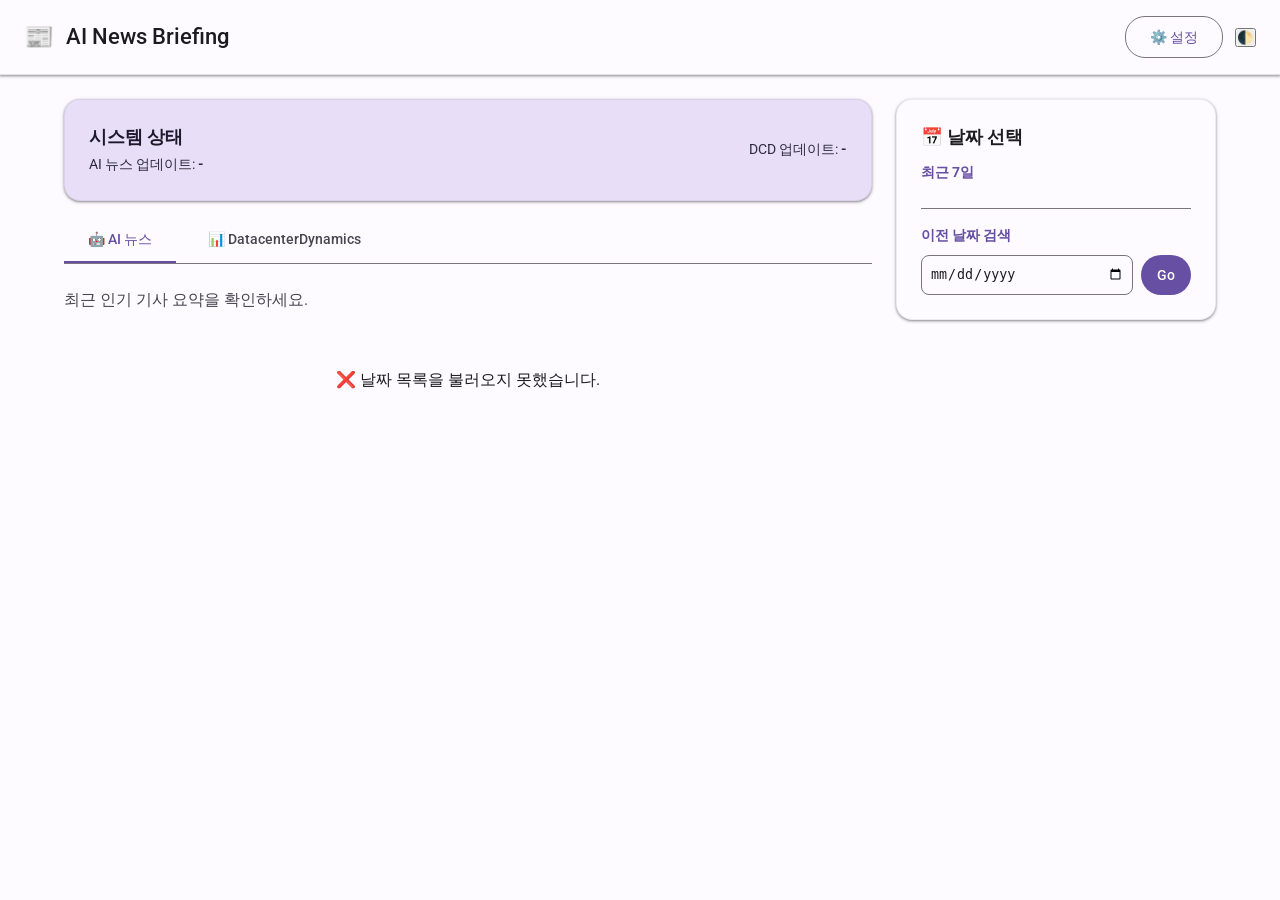
==== static/index.html @ 8eb1a5eb "feat(ui): refactor frontend to modern Material Design 3 and SPA architecture" ====
<!DOCTYPE html>
<html lang="ko">
<head>
    <meta charset="UTF-8">
    <meta name="viewport" content="width=device-width, initial-scale=1.0">
    <meta name="description" content="AI & 데이터센터 뉴스 요약 서비스 - 최신 기술 트렌드를 빠르게 확인하세요.">
    <title>AI News Briefing</title>
    <!-- Fonts -->
    <link rel="preconnect" href="https://fonts.googleapis.com">
    <link rel="preconnect" href="https://fonts.gstatic.com" crossorigin>
    <link href="https://fonts.googleapis.com/css2?family=Roboto:wght@400;500;700&display=swap" rel="stylesheet">
    <!-- Custom CSS -->
    <link rel="stylesheet" href="/static/css/style.css">
</head>
<body>
    <nav class="app-bar">
        <div class="logo-area">
            <span class="logo-icon">📰</span>
            <h1 class="app-title">AI News Briefing</h1>
        </div>
        <div class="actions">
            <a href="/admin/login" class="btn btn-outlined" style="margin-right: 8px;">⚙️ 설정</a>
            <button id="themeToggle" class="theme-toggle" aria-label="테마 변경">
                🌓
            </button>
        </div>
    </nav>

    <div class="main-container">
        <!-- Main Content Area -->
        <main>
            <!-- Status Section -->
            <section class="card status-card">
                <div style="display: flex; justify-content: space-between; align-items: center; flex-wrap: wrap; gap: 10px;">
                    <div>
                        <h2 style="font-size: 1.1rem; margin-bottom: 4px;">시스템 상태</h2>
                        <div style="font-size: 0.9rem; opacity: 0.9;">
                            AI 뉴스 업데이트: <strong id="status-ai-run">-</strong>
                        </div>
                    </div>
                    <div>
                        <div style="font-size: 0.9rem; opacity: 0.9;">
                            DCD 업데이트: <strong id="status-dc-run">-</strong>
                        </div>
                    </div>
                </div>
            </section>

            <!-- Content Tabs -->
            <div class="tabs">
                <button class="tab active" data-category="ai_news">🤖 AI 뉴스</button>
                <button class="tab" data-category="datacenterdynamics">📊 DatacenterDynamics</button>
            </div>

            <div id="tabInfo" class="mb-4" style="color: var(--md-sys-color-on-surface-variant);">
                최근 인기 기사 요약을 확인하세요.
            </div>

            <!-- Articles Container -->
            <div id="summaryContent">
                <div class="text-center" style="padding: 40px;">
                    <div class="spinner"></div> <!-- Add spinner CSS later if needed -->
                    <p>데이터를 불러오는 중입니다...</p>
                </div>
            </div>
        </main>

        <!-- Sidebar (Date Selection) -->
        <aside class="sidebar">
            <div class="card">
                <h3 style="font-size: 1.1rem; margin-bottom: 12px; color: var(--md-sys-color-on-surface);">📅 날짜 선택</h3>
                
                <h4 style="font-size: 0.9rem; color: var(--md-sys-color-primary); margin-top: 10px;">최근 7일</h4>
                <div id="recentButtons" class="date-grid">
                    <!-- Chips will be injected here -->
                </div>

                <div style="margin-top: 24px; padding-top: 16px; border-top: 1px solid var(--md-sys-color-outline);">
                    <h4 style="font-size: 0.9rem; color: var(--md-sys-color-primary); margin-bottom: 8px;">이전 날짜 검색</h4>
                    <div style="display: flex; gap: 8px;">
                        <input type="date" id="datePicker" style="padding: 8px; border-radius: 8px; border: 1px solid var(--md-sys-color-outline); background: var(--md-sys-color-surface); color: var(--md-sys-color-on-surface); flex-grow: 1;">
                        <button id="searchDateBtn" class="btn btn-primary" style="padding: 8px 16px;">Go</button>
                    </div>
                </div>
            </div>
        </aside>
    </div>

    <script src="/static/js/app.js"></script>
</body>
</html>
---- static/css/style.css ----
:root {
    /* Material Design 3 Color Tokens - Light Theme (Default) */
    --md-sys-color-primary: #6750A4;
    --md-sys-color-on-primary: #FFFFFF;
    --md-sys-color-primary-container: #EADDFF;
    --md-sys-color-on-primary-container: #21005D;
    
    --md-sys-color-secondary: #625B71;
    --md-sys-color-on-secondary: #FFFFFF;
    --md-sys-color-secondary-container: #E8DEF8;
    --md-sys-color-on-secondary-container: #1D192B;
    
    --md-sys-color-tertiary: #7D5260;
    --md-sys-color-on-tertiary: #FFFFFF;
    --md-sys-color-tertiary-container: #FFD8E4;
    --md-sys-color-on-tertiary-container: #31111D;
    
    --md-sys-color-error: #B3261E;
    --md-sys-color-on-error: #FFFFFF;
    --md-sys-color-error-container: #F9DEDC;
    --md-sys-color-on-error-container: #410E0B;
    
    --md-sys-color-background: #FDFBFF;
    --md-sys-color-on-background: #1C1B1F;
    --md-sys-color-surface: #FDFBFF;
    --md-sys-color-on-surface: #1C1B1F;
    
    --md-sys-color-surface-variant: #E7E0EC;
    --md-sys-color-on-surface-variant: #49454F;
    --md-sys-color-outline: #79747E;
    
    /* Elevations */
    --md-sys-elevation-1: 0px 1px 3px 1px rgba(0, 0, 0, 0.15), 0px 1px 2px 0px rgba(0, 0, 0, 0.3);
    --md-sys-elevation-2: 0px 2px 6px 2px rgba(0, 0, 0, 0.15), 0px 1px 2px 0px rgba(0, 0, 0, 0.3);
    --md-sys-elevation-3: 0px 4px 8px 3px rgba(0, 0, 0, 0.15), 0px 1px 3px 0px rgba(0, 0, 0, 0.3);

    /* Typography */
    --md-sys-typescale-display-large: 400 57px/64px 'Roboto', sans-serif;
    --md-sys-typescale-headline-large: 400 32px/40px 'Roboto', sans-serif;
    --md-sys-typescale-headline-medium: 400 28px/36px 'Roboto', sans-serif;
    --md-sys-typescale-title-large: 400 22px/28px 'Roboto', sans-serif;
    --md-sys-typescale-body-large: 400 16px/24px 'Roboto', sans-serif;
    --md-sys-typescale-body-medium: 400 14px/20px 'Roboto', sans-serif;
    --md-sys-typescale-label-large: 500 14px/20px 'Roboto', sans-serif;

    /* Spacing & Layout */
    --layout-max-width: 1200px;
    --border-radius-lg: 16px;
    --border-radius-md: 12px;
    --border-radius-sm: 8px;
}

/* Dark Theme */
@media (prefers-color-scheme: dark) {
    :root {
        --md-sys-color-primary: #D0BCFF;
        --md-sys-color-on-primary: #381E72;
        --md-sys-color-primary-container: #4F378B;
        --md-sys-color-on-primary-container: #EADDFF;
        
        --md-sys-color-secondary: #CCC2DC;
        --md-sys-color-on-secondary: #332D41;
        --md-sys-color-secondary-container: #4A4458;
        --md-sys-color-on-secondary-container: #E8DEF8;
        
        --md-sys-color-tertiary: #EFB8C8;
        --md-sys-color-on-tertiary: #492532;
        --md-sys-color-tertiary-container: #633B48;
        --md-sys-color-on-tertiary-container: #FFD8E4;
        
        --md-sys-color-error: #F2B8B5;
        --md-sys-color-on-error: #601410;
        --md-sys-color-error-container: #8C1D18;
        --md-sys-color-on-error-container: #F9DEDC;
        
        --md-sys-color-background: #1C1B1F;
        --md-sys-color-on-background: #E6E1E5;
        --md-sys-color-surface: #1C1B1F;
        --md-sys-color-on-surface: #E6E1E5;
        
        --md-sys-color-surface-variant: #49454F;
        --md-sys-color-on-surface-variant: #CAC4D0;
        --md-sys-color-outline: #938F99;
    }
}

[data-theme="dark"] {
    --md-sys-color-primary: #D0BCFF;
    --md-sys-color-on-primary: #381E72;
    --md-sys-color-primary-container: #4F378B;
    --md-sys-color-on-primary-container: #EADDFF;
    
    --md-sys-color-secondary: #CCC2DC;
    --md-sys-color-on-secondary: #332D41;
    --md-sys-color-secondary-container: #4A4458;
    --md-sys-color-on-secondary-container: #E8DEF8;
    
    --md-sys-color-background: #1C1B1F;
    --md-sys-color-on-background: #E6E1E5;
    --md-sys-color-surface: #1C1B1F;
    --md-sys-color-on-surface: #E6E1E5;
    
    --md-sys-color-surface-variant: #49454F;
    --md-sys-color-on-surface-variant: #CAC4D0;
    --md-sys-color-outline: #938F99;
}

[data-theme="light"] {
    --md-sys-color-primary: #6750A4;
    --md-sys-color-on-primary: #FFFFFF;
    --md-sys-color-background: #FDFBFF;
    --md-sys-color-on-background: #1C1B1F;
    --md-sys-color-surface: #FDFBFF;
    --md-sys-color-on-surface: #1C1B1F;
}

/* Reset & Base */
* {
    box-sizing: border-box;
    margin: 0;
    padding: 0;
}

body {
    font-family: 'Roboto', sans-serif;
    background-color: var(--md-sys-color-background);
    color: var(--md-sys-color-on-background);
    line-height: 1.5;
    transition: background-color 0.3s ease, color 0.3s ease;
}

/* Layout */
.app-bar {
    background-color: var(--md-sys-color-surface);
    color: var(--md-sys-color-on-surface);
    padding: 16px 24px;
    display: flex;
    align-items: center;
    justify-content: space-between;
    position: sticky;
    top: 0;
    z-index: 1000;
    box-shadow: var(--md-sys-elevation-1);
    border-bottom: 1px solid var(--md-sys-color-surface-variant);
}

.logo-area {
    display: flex;
    align-items: center;
    gap: 12px;
}

.logo-icon {
    font-size: 24px;
}

.app-title {
    font: var(--md-sys-typescale-title-large);
    font-weight: 500;
}

.main-container {
    max-width: var(--layout-max-width);
    margin: 0 auto;
    padding: 24px;
    display: grid;
    grid-template-columns: 1fr 320px;
    gap: 24px;
}

/* Components: Cards */
.card {
    background-color: var(--md-sys-color-surface);
    border-radius: var(--border-radius-lg);
    padding: 24px;
    margin-bottom: 16px;
    box-shadow: var(--md-sys-elevation-1);
    border: 1px solid var(--md-sys-color-outline);
    border-color: rgba(121, 116, 126, 0.12); /* Subtle border */
}

.card-title {
    font: var(--md-sys-typescale-title-large);
    color: var(--md-sys-color-on-surface);
    margin-bottom: 16px;
    display: flex;
    align-items: center;
    gap: 8px;
}

.highlight-card {
    border: 2px solid var(--md-sys-color-primary-container);
    background: linear-gradient(to bottom right, var(--md-sys-color-surface), rgba(103, 80, 164, 0.03));
}

.status-card {
    background-color: var(--md-sys-color-secondary-container);
    color: var(--md-sys-color-on-secondary-container);
}

/* Components: Tabs */
.tabs {
    display: flex;
    gap: 8px;
    margin-bottom: 24px;
    border-bottom: 1px solid var(--md-sys-color-outline);
    padding-bottom: 0;
}

.tab {
    padding: 12px 24px;
    background: none;
    border: none;
    border-bottom: 2px solid transparent;
    color: var(--md-sys-color-on-surface-variant);
    font: var(--md-sys-typescale-label-large);
    cursor: pointer;
    transition: all 0.2s;
}

.tab:hover {
    background-color: var(--md-sys-color-surface-variant);
}

.tab.active {
    color: var(--md-sys-color-primary);
    border-bottom-color: var(--md-sys-color-primary);
}

/* Buttons */
.btn {
    padding: 10px 24px;
    border-radius: 20px;
    border: none;
    font: var(--md-sys-typescale-label-large);
    cursor: pointer;
    transition: all 0.2s;
    display: inline-flex;
    align-items: center;
    gap: 8px;
    text-decoration: none;
    justify-content: center;
    min-height: 40px;
}

.btn-primary {
    background-color: var(--md-sys-color-primary);
    color: var(--md-sys-color-on-primary);
}

.btn-primary:hover {
    box-shadow: var(--md-sys-elevation-1);
    background-color: color-mix(in srgb, var(--md-sys-color-primary), white 10%);
}

.btn-secondary {
    background-color: var(--md-sys-color-secondary-container);
    color: var(--md-sys-color-on-secondary-container);
}

.btn-secondary:hover {
    box-shadow: var(--md-sys-elevation-1);
    background-color: color-mix(in srgb, var(--md-sys-color-secondary-container), black 5%);
}

.btn-outlined {
    background-color: transparent;
    border: 1px solid var(--md-sys-color-outline);
    color: var(--md-sys-color-primary);
}

.btn-outlined:hover {
    background-color: var(--md-sys-color-surface-variant);
}

.btn-text {
    background-color: transparent;
    color: var(--md-sys-color-primary);
    padding: 4px 12px;
}

.btn-text:hover {
    background-color: var(--md-sys-color-surface-variant);
}

/* Form Elements */
.form-group {
    margin-bottom: 20px;
    display: flex;
    flex-direction: column;
}

.form-label {
    margin-bottom: 8px;
    color: var(--md-sys-color-on-surface);
    font: var(--md-sys-typescale-label-large);
}

.text-field, .select-field {
    width: 100%;
    box-sizing: border-box;
    padding: 12px 16px;
    background-color: var(--md-sys-color-surface);
    border: 1px solid var(--md-sys-color-outline);
    border-radius: 4px;
    color: var(--md-sys-color-on-surface);
    font: var(--md-sys-typescale-body-large);
    transition: all 0.2s;
    appearance: none;
}

.text-field:focus, .select-field:focus {
    outline: none;
    border-color: var(--md-sys-color-primary);
    border-width: 2px;
    padding: 11px 15px;
}

.text-field-area {
    min-height: 120px;
    font-family: monospace;
    line-height: 1.4;
}

/* Settings Layout */
.settings-layout {
    display: grid;
    grid-template-columns: repeat(auto-fit, minmax(350px, 1fr));
    gap: 24px;
}

.settings-col {
    display: flex;
    flex-direction: column;
}

/* Env Grid */
.env-grid {
    display: flex;
    flex-direction: column;
    gap: 12px;
}

.env-item {
    background-color: var(--md-sys-color-surface);
    border: 1px solid var(--md-sys-color-surface-variant);
    border-radius: 8px;
    padding: 12px 16px;
    display: flex;
    flex-direction: column;
    gap: 4px;
    transition: background-color 0.2s;
}

.env-item:hover {
    background-color: rgba(0,0,0,0.01);
}

.env-label-row {
    display: flex;
    align-items: center;
    gap: 8px;
}

.env-label-text {
    font: var(--md-sys-typescale-label-large);
    color: var(--md-sys-color-secondary);
}

.env-value {
    font-family: 'Roboto Mono', monospace;
    color: var(--md-sys-color-on-surface);
    font-size: 0.95rem;
    word-break: break-all;
    margin-left: 16px;
}

.status-indicator {
    width: 8px;
    height: 8px;
    border-radius: 50%;
    flex-shrink: 0;
}
.status-ok { background-color: #27ae60; }
.status-error { background-color: var(--md-sys-color-error); }

/* Select Wrapper for Arrow */
.select-wrapper {
    position: relative;
    width: 100%;
}
.select-wrapper::after {
    content: "▼";
    font-size: 0.8rem;
    position: absolute;
    right: 16px;
    top: 50%;
    transform: translateY(-50%);
    pointer-events: none;
    color: var(--md-sys-color-outline);
}

/* Toast */
.toast {
    position: fixed;
    bottom: 24px;
    left: 50%;
    transform: translateX(-50%);
    background-color: var(--md-sys-color-on-surface);
    color: var(--md-sys-color-surface);
    padding: 14px 28px;
    border-radius: 28px;
    box-shadow: var(--md-sys-elevation-3);
    font: var(--md-sys-typescale-body-medium);
    opacity: 0;
    transition: opacity 0.3s, transform 0.3s;
    pointer-events: none;
    z-index: 2000;
}
.toast.show {
    opacity: 0.95;
    transform: translateX(-50%) translateY(0);
}

/* Utils */
.hidden { display: none !important; }
.text-center { text-align: center; }
.mb-4 { margin-bottom: 16px; }

/* Responsive */
@media (max-width: 900px) {
    .settings-layout {
        grid-template-columns: 1fr;
    }
    .main-container {
        grid-template-columns: 1fr;
    }
    .sidebar {
        position: static;
        order: -1;
    }
}
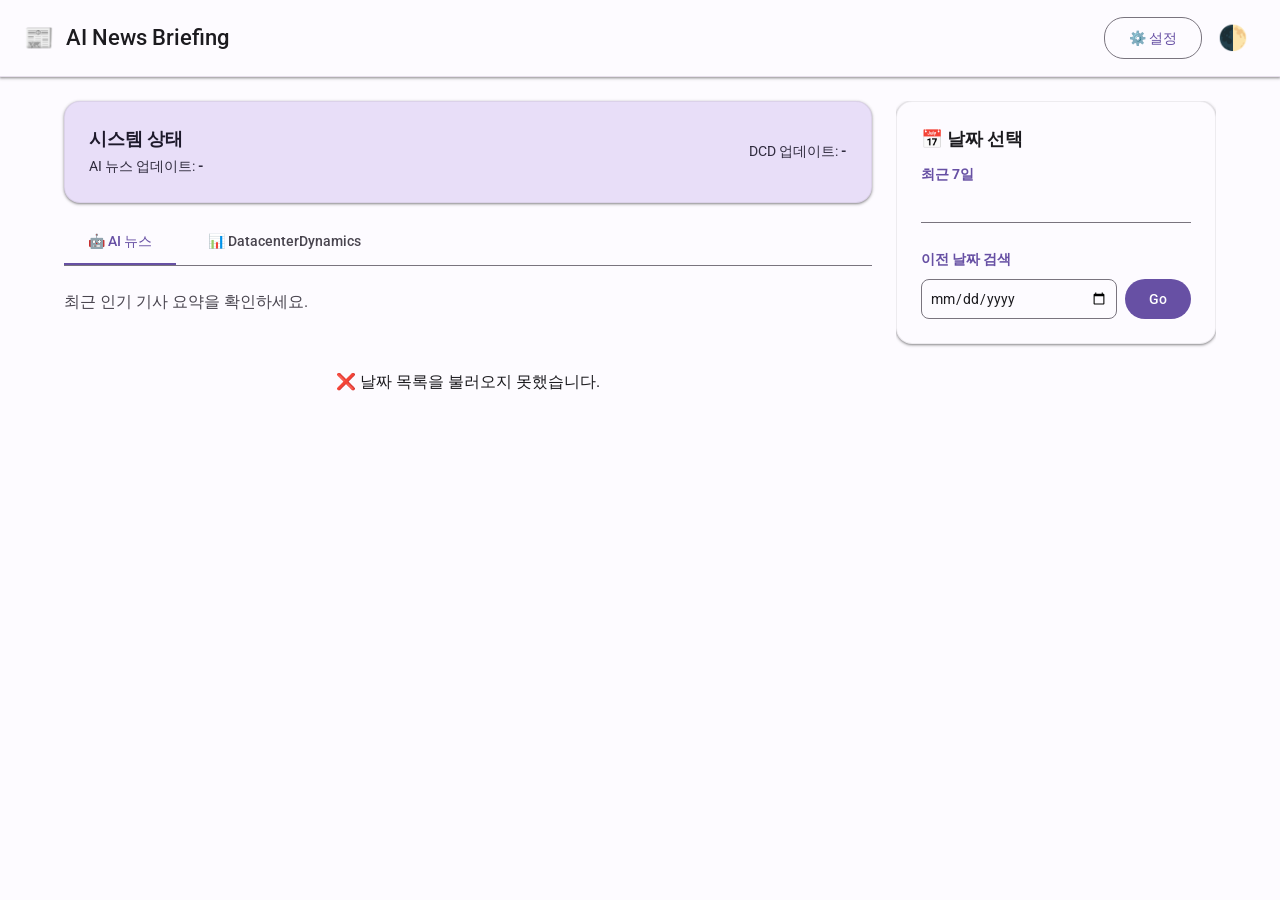
==== commit fad2b4fc: "Update frontend static files (CSS and HTML)" ====
--- a/static/index.html
+++ b/static/index.html
@@ -10,7 +10,7 @@
     <link rel="preconnect" href="https://fonts.gstatic.com" crossorigin>
     <link href="https://fonts.googleapis.com/css2?family=Roboto:wght@400;500;700&display=swap" rel="stylesheet">
     <!-- Custom CSS -->
-    <link rel="stylesheet" href="/static/css/style.css">
+    <link rel="stylesheet" href="/static/css/style.css?v=2">
 </head>
 <body>
     <nav class="app-bar">
@@ -19,7 +19,7 @@
             <h1 class="app-title">AI News Briefing</h1>
         </div>
         <div class="actions">
-            <a href="/admin/login" class="btn btn-outlined" style="margin-right: 8px;">⚙️ 설정</a>
+            <a href="/admin/login" class="btn btn-outlined">⚙️ 설정</a>
             <button id="themeToggle" class="theme-toggle" aria-label="테마 변경">
                 🌓
             </button>
@@ -31,15 +31,15 @@
         <main>
             <!-- Status Section -->
             <section class="card status-card">
-                <div style="display: flex; justify-content: space-between; align-items: center; flex-wrap: wrap; gap: 10px;">
+                <div class="status-info">
                     <div>
-                        <h2 style="font-size: 1.1rem; margin-bottom: 4px;">시스템 상태</h2>
-                        <div style="font-size: 0.9rem; opacity: 0.9;">
+                        <h2 class="status-title">시스템 상태</h2>
+                        <div class="status-text">
                             AI 뉴스 업데이트: <strong id="status-ai-run">-</strong>
                         </div>
                     </div>
                     <div>
-                        <div style="font-size: 0.9rem; opacity: 0.9;">
+                        <div class="status-text">
                             DCD 업데이트: <strong id="status-dc-run">-</strong>
                         </div>
                     </div>
@@ -52,14 +52,14 @@
                 <button class="tab" data-category="datacenterdynamics">📊 DatacenterDynamics</button>
             </div>
 
-            <div id="tabInfo" class="mb-4" style="color: var(--md-sys-color-on-surface-variant);">
+            <div id="tabInfo" class="tab-info mb-4">
                 최근 인기 기사 요약을 확인하세요.
             </div>
 
             <!-- Articles Container -->
             <div id="summaryContent">
-                <div class="text-center" style="padding: 40px;">
-                    <div class="spinner"></div> <!-- Add spinner CSS later if needed -->
+                <div class="loading-state">
+                    <div class="spinner"></div>
                     <p>데이터를 불러오는 중입니다...</p>
                 </div>
             </div>
@@ -68,24 +68,24 @@
         <!-- Sidebar (Date Selection) -->
         <aside class="sidebar">
             <div class="card">
-                <h3 style="font-size: 1.1rem; margin-bottom: 12px; color: var(--md-sys-color-on-surface);">📅 날짜 선택</h3>
+                <h3 class="sidebar-title">📅 날짜 선택</h3>
                 
-                <h4 style="font-size: 0.9rem; color: var(--md-sys-color-primary); margin-top: 10px;">최근 7일</h4>
+                <h4 class="sidebar-section-title">최근 7일</h4>
                 <div id="recentButtons" class="date-grid">
                     <!-- Chips will be injected here -->
                 </div>
 
-                <div style="margin-top: 24px; padding-top: 16px; border-top: 1px solid var(--md-sys-color-outline);">
-                    <h4 style="font-size: 0.9rem; color: var(--md-sys-color-primary); margin-bottom: 8px;">이전 날짜 검색</h4>
-                    <div style="display: flex; gap: 8px;">
-                        <input type="date" id="datePicker" style="padding: 8px; border-radius: 8px; border: 1px solid var(--md-sys-color-outline); background: var(--md-sys-color-surface); color: var(--md-sys-color-on-surface); flex-grow: 1;">
-                        <button id="searchDateBtn" class="btn btn-primary" style="padding: 8px 16px;">Go</button>
+                <div class="sidebar-divider">
+                    <h4 class="sidebar-section-title" style="margin-bottom: 8px;">이전 날짜 검색</h4>
+                    <div class="date-search">
+                        <input type="date" id="datePicker" class="date-input">
+                        <button id="searchDateBtn" class="btn btn-primary">Go</button>
                     </div>
                 </div>
             </div>
         </aside>
     </div>
 
-    <script src="/static/js/app.js"></script>
+    <script src="/static/js/app.js?v=2"></script>
 </body>
 </html>
--- a/static/css/style.css
+++ b/static/css/style.css
@@ -159,6 +159,31 @@
     font-weight: 500;
 }
 
+.actions {
+    display: flex;
+    align-items: center;
+    gap: 8px;
+}
+
+.theme-toggle {
+    background: none;
+    border: none;
+    font-size: 1.5rem;
+    cursor: pointer;
+    padding: 8px;
+    border-radius: 50%;
+    transition: background-color 0.2s;
+    display: flex;
+    align-items: center;
+    justify-content: center;
+    min-width: 40px;
+    min-height: 40px;
+}
+
+.theme-toggle:hover {
+    background-color: var(--md-sys-color-surface-variant);
+}
+
 .main-container {
     max-width: var(--layout-max-width);
     margin: 0 auto;
@@ -166,6 +191,24 @@
     display: grid;
     grid-template-columns: 1fr 320px;
     gap: 24px;
+}
+
+/* Login Page Layout */
+.login-container {
+    min-height: 100vh;
+    display: flex;
+    align-items: center;
+    justify-content: center;
+    padding: 24px;
+    background: linear-gradient(135deg, 
+        var(--md-sys-color-background) 0%, 
+        var(--md-sys-color-surface-variant) 100%);
+}
+
+.login-container .card {
+    width: 100%;
+    max-width: 420px;
+    box-shadow: var(--md-sys-elevation-3);
 }
 
 /* Components: Cards */
@@ -198,6 +241,24 @@
     color: var(--md-sys-color-on-secondary-container);
 }
 
+.status-info {
+    display: flex;
+    justify-content: space-between;
+    align-items: center;
+    flex-wrap: wrap;
+    gap: 10px;
+}
+
+.status-title {
+    font-size: 1.1rem;
+    margin-bottom: 4px;
+}
+
+.status-text {
+    font-size: 0.9rem;
+    opacity: 0.9;
+}
+
 /* Components: Tabs */
 .tabs {
     display: flex;
@@ -227,6 +288,15 @@
     border-bottom-color: var(--md-sys-color-primary);
 }
 
+.tab-info {
+    color: var(--md-sys-color-on-surface-variant);
+}
+
+.loading-state {
+    text-align: center;
+    padding: 40px;
+}
+
 /* Buttons */
 .btn {
     padding: 10px 24px;
@@ -323,15 +393,26 @@
 }
 
 /* Settings Layout */
+.settings-page .main-container {
+    grid-template-columns: 1fr;
+    max-width: 1400px;
+}
+
 .settings-layout {
     display: grid;
-    grid-template-columns: repeat(auto-fit, minmax(350px, 1fr));
+    grid-template-columns: repeat(auto-fit, minmax(400px, 1fr));
     gap: 24px;
+    align-items: start;
 }
 
 .settings-col {
     display: flex;
     flex-direction: column;
+    gap: 16px;
+}
+
+.settings-col .card {
+    margin-bottom: 0;
 }
 
 /* Env Grid */
@@ -422,10 +503,186 @@
     transform: translateX(-50%) translateY(0);
 }
 
+/* Sidebar */
+.sidebar {
+    position: sticky;
+    top: 88px;
+    align-self: start;
+    max-height: calc(100vh - 104px);
+    overflow-y: auto;
+}
+
+.sidebar-title {
+    font-size: 1.1rem;
+    margin-bottom: 12px;
+    color: var(--md-sys-color-on-surface);
+}
+
+.sidebar-section-title {
+    font-size: 0.9rem;
+    color: var(--md-sys-color-primary);
+    margin-top: 10px;
+}
+
+.sidebar-divider {
+    margin-top: 24px;
+    padding-top: 16px;
+    border-top: 1px solid var(--md-sys-color-outline);
+}
+
+.date-search {
+    display: flex;
+    gap: 8px;
+}
+
+.date-input {
+    padding: 8px;
+    border-radius: 8px;
+    border: 1px solid var(--md-sys-color-outline);
+    background: var(--md-sys-color-surface);
+    color: var(--md-sys-color-on-surface);
+    flex-grow: 1;
+    font: var(--md-sys-typescale-body-medium);
+}
+
+/* Date Selection */
+.date-grid {
+    display: grid;
+    grid-template-columns: repeat(2, 1fr);
+    gap: 8px;
+    margin-top: 12px;
+}
+
+.chip {
+    padding: 8px 16px;
+    background-color: var(--md-sys-color-surface-variant);
+    border: 1px solid var(--md-sys-color-outline);
+    border-radius: 16px;
+    font: var(--md-sys-typescale-label-large);
+    color: var(--md-sys-color-on-surface);
+    cursor: pointer;
+    transition: all 0.2s;
+    text-align: center;
+}
+
+.chip:hover {
+    background-color: var(--md-sys-color-primary-container);
+    border-color: var(--md-sys-color-primary);
+}
+
+.chip.active {
+    background-color: var(--md-sys-color-primary);
+    color: var(--md-sys-color-on-primary);
+    border-color: var(--md-sys-color-primary);
+}
+
+/* Article Cards */
+.article-item {
+    background-color: var(--md-sys-color-surface);
+    border: 1px solid var(--md-sys-color-outline);
+    border-color: rgba(121, 116, 126, 0.12);
+    border-radius: var(--border-radius-lg);
+    padding: 20px;
+    margin-bottom: 16px;
+    box-shadow: var(--md-sys-elevation-1);
+    transition: box-shadow 0.2s, transform 0.2s;
+}
+
+.article-item:hover {
+    box-shadow: var(--md-sys-elevation-2);
+    transform: translateY(-2px);
+}
+
+.article-header {
+    display: flex;
+    gap: 12px;
+    align-items: flex-start;
+    margin-bottom: 12px;
+}
+
+.article-index {
+    background-color: var(--md-sys-color-primary);
+    color: var(--md-sys-color-on-primary);
+    width: 32px;
+    height: 32px;
+    border-radius: 50%;
+    display: flex;
+    align-items: center;
+    justify-content: center;
+    font-weight: 700;
+    flex-shrink: 0;
+    font-size: 0.9rem;
+}
+
+.article-title {
+    font: var(--md-sys-typescale-title-large);
+    color: var(--md-sys-color-on-surface);
+    margin-bottom: 4px;
+    line-height: 1.3;
+}
+
+.article-source {
+    display: inline-block;
+    padding: 4px 12px;
+    background-color: var(--md-sys-color-secondary-container);
+    color: var(--md-sys-color-on-secondary-container);
+    border-radius: 12px;
+    font-size: 0.85rem;
+    margin-top: 4px;
+}
+
+.article-summary {
+    color: var(--md-sys-color-on-surface-variant);
+    line-height: 1.6;
+    margin-bottom: 16px;
+    font: var(--md-sys-typescale-body-large);
+}
+
+/* Loading Spinner */
+.spinner {
+    width: 48px;
+    height: 48px;
+    border: 4px solid var(--md-sys-color-surface-variant);
+    border-top-color: var(--md-sys-color-primary);
+    border-radius: 50%;
+    animation: spin 1s linear infinite;
+    margin: 0 auto;
+}
+
+@keyframes spin {
+    to { transform: rotate(360deg); }
+}
+
 /* Utils */
 .hidden { display: none !important; }
 .text-center { text-align: center; }
 .mb-4 { margin-bottom: 16px; }
+
+/* Settings Page Enhancements */
+.settings-actions {
+    display: flex;
+    gap: 12px;
+    flex-wrap: wrap;
+    align-items: center;
+    justify-content: space-between;
+}
+
+.settings-actions > div:first-child {
+    flex: 1;
+    min-width: 200px;
+}
+
+.settings-actions .btn-group {
+    display: flex;
+    gap: 10px;
+    flex-wrap: wrap;
+}
+
+.btn-grid-2 {
+    display: grid;
+    grid-template-columns: 1fr 1fr;
+    gap: 8px;
+}
 
 /* Responsive */
 @media (max-width: 900px) {
@@ -439,4 +696,14 @@
         position: static;
         order: -1;
     }
+    .settings-actions {
+        flex-direction: column;
+        align-items: stretch;
+    }
+    .settings-actions .btn-group {
+        width: 100%;
+    }
+    .settings-actions .btn-group button {
+        flex: 1;
+    }
 }
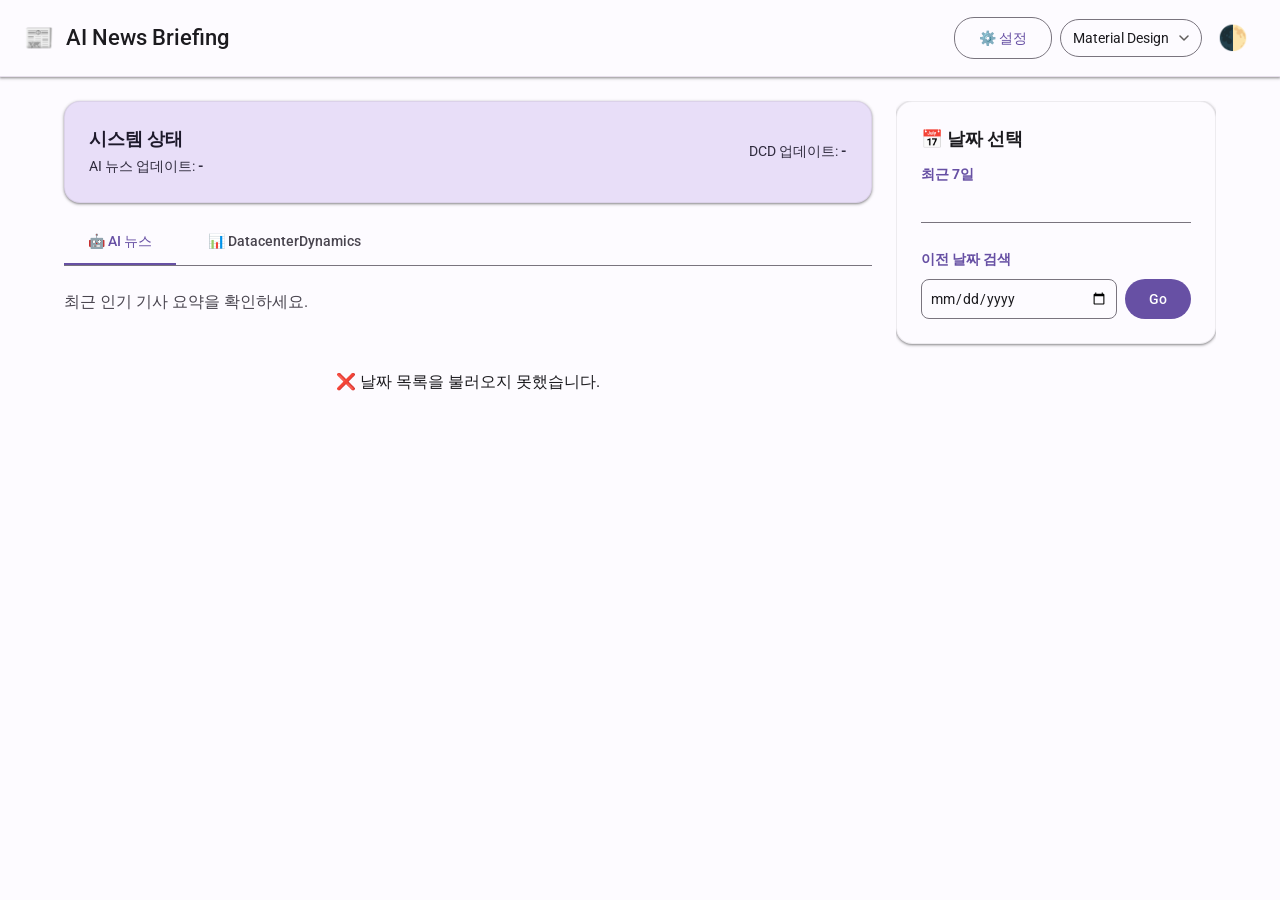
==== commit 01aa9a2a: "feat: Add Fluent Design theme support - Implement Fluent Design System color palette (light/dark mod" ====
--- a/static/index.html
+++ b/static/index.html
@@ -1,5 +1,6 @@
 <!DOCTYPE html>
 <html lang="ko">
+
 <head>
     <meta charset="UTF-8">
     <meta name="viewport" content="width=device-width, initial-scale=1.0">
@@ -10,8 +11,9 @@
     <link rel="preconnect" href="https://fonts.gstatic.com" crossorigin>
     <link href="https://fonts.googleapis.com/css2?family=Roboto:wght@400;500;700&display=swap" rel="stylesheet">
     <!-- Custom CSS -->
-    <link rel="stylesheet" href="/static/css/style.css?v=2">
+    <link rel="stylesheet" href="/static/css/style.css?v=3">
 </head>
+
 <body>
     <nav class="app-bar">
         <div class="logo-area">
@@ -20,6 +22,10 @@
         </div>
         <div class="actions">
             <a href="/admin/login" class="btn btn-outlined">⚙️ 설정</a>
+            <select id="designSelect" class="design-select" aria-label="디자인 시스템 선택">
+                <option value="material">Material Design</option>
+                <option value="fluent">Fluent Design</option>
+            </select>
             <button id="themeToggle" class="theme-toggle" aria-label="테마 변경">
                 🌓
             </button>
@@ -69,7 +75,7 @@
         <aside class="sidebar">
             <div class="card">
                 <h3 class="sidebar-title">📅 날짜 선택</h3>
-                
+
                 <h4 class="sidebar-section-title">최근 7일</h4>
                 <div id="recentButtons" class="date-grid">
                     <!-- Chips will be injected here -->
@@ -86,6 +92,7 @@
         </aside>
     </div>
 
-    <script src="/static/js/app.js?v=2"></script>
+    <script src="/static/js/app.js?v=3"></script>
 </body>
-</html>
+
+</html>
--- a/static/css/style.css
+++ b/static/css/style.css
@@ -4,31 +4,31 @@
     --md-sys-color-on-primary: #FFFFFF;
     --md-sys-color-primary-container: #EADDFF;
     --md-sys-color-on-primary-container: #21005D;
-    
+
     --md-sys-color-secondary: #625B71;
     --md-sys-color-on-secondary: #FFFFFF;
     --md-sys-color-secondary-container: #E8DEF8;
     --md-sys-color-on-secondary-container: #1D192B;
-    
+
     --md-sys-color-tertiary: #7D5260;
     --md-sys-color-on-tertiary: #FFFFFF;
     --md-sys-color-tertiary-container: #FFD8E4;
     --md-sys-color-on-tertiary-container: #31111D;
-    
+
     --md-sys-color-error: #B3261E;
     --md-sys-color-on-error: #FFFFFF;
     --md-sys-color-error-container: #F9DEDC;
     --md-sys-color-on-error-container: #410E0B;
-    
+
     --md-sys-color-background: #FDFBFF;
     --md-sys-color-on-background: #1C1B1F;
     --md-sys-color-surface: #FDFBFF;
     --md-sys-color-on-surface: #1C1B1F;
-    
+
     --md-sys-color-surface-variant: #E7E0EC;
     --md-sys-color-on-surface-variant: #49454F;
     --md-sys-color-outline: #79747E;
-    
+
     /* Elevations */
     --md-sys-elevation-1: 0px 1px 3px 1px rgba(0, 0, 0, 0.15), 0px 1px 2px 0px rgba(0, 0, 0, 0.3);
     --md-sys-elevation-2: 0px 2px 6px 2px rgba(0, 0, 0, 0.15), 0px 1px 2px 0px rgba(0, 0, 0, 0.3);
@@ -50,6 +50,90 @@
     --border-radius-sm: 8px;
 }
 
+/* ============================= */
+/* Fluent Design System - Light Theme */
+/* ============================= */
+[data-design="fluent"] {
+    --md-sys-color-primary: #0078D4;
+    --md-sys-color-on-primary: #FFFFFF;
+    --md-sys-color-primary-container: #C7E0F4;
+    --md-sys-color-on-primary-container: #001A2C;
+
+    --md-sys-color-secondary: #605E5C;
+    --md-sys-color-on-secondary: #FFFFFF;
+    --md-sys-color-secondary-container: #E1DFDD;
+    --md-sys-color-on-secondary-container: #1B1A19;
+
+    --md-sys-color-tertiary: #8764B8;
+    --md-sys-color-on-tertiary: #FFFFFF;
+    --md-sys-color-tertiary-container: #E6D5F5;
+    --md-sys-color-on-tertiary-container: #2B1541;
+
+    --md-sys-color-error: #D13438;
+    --md-sys-color-on-error: #FFFFFF;
+    --md-sys-color-error-container: #FDEAEA;
+    --md-sys-color-on-error-container: #410E0B;
+
+    --md-sys-color-background: #F3F2F1;
+    --md-sys-color-on-background: #201F1E;
+    --md-sys-color-surface: #FFFFFF;
+    --md-sys-color-on-surface: #201F1E;
+
+    --md-sys-color-surface-variant: #F3F2F1;
+    --md-sys-color-on-surface-variant: #605E5C;
+    --md-sys-color-outline: #8A8886;
+
+    /* Fluent-style elevations (softer shadows) */
+    --md-sys-elevation-1: 0 1.6px 3.6px 0 rgba(0, 0, 0, 0.132), 0 0.3px 0.9px 0 rgba(0, 0, 0, 0.108);
+    --md-sys-elevation-2: 0 3.2px 7.2px 0 rgba(0, 0, 0, 0.132), 0 0.6px 1.8px 0 rgba(0, 0, 0, 0.108);
+    --md-sys-elevation-3: 0 6.4px 14.4px 0 rgba(0, 0, 0, 0.132), 0 1.2px 3.6px 0 rgba(0, 0, 0, 0.108);
+
+    /* Fluent Design uses Segoe UI primarily, fallback to system fonts */
+    --md-sys-typescale-display-large: 400 57px/64px 'Segoe UI', system-ui, -apple-system, sans-serif;
+    --md-sys-typescale-headline-large: 600 32px/40px 'Segoe UI', system-ui, -apple-system, sans-serif;
+    --md-sys-typescale-headline-medium: 600 28px/36px 'Segoe UI', system-ui, -apple-system, sans-serif;
+    --md-sys-typescale-title-large: 600 22px/28px 'Segoe UI', system-ui, -apple-system, sans-serif;
+    --md-sys-typescale-body-large: 400 16px/24px 'Segoe UI', system-ui, -apple-system, sans-serif;
+    --md-sys-typescale-body-medium: 400 14px/20px 'Segoe UI', system-ui, -apple-system, sans-serif;
+    --md-sys-typescale-label-large: 600 14px/20px 'Segoe UI', system-ui, -apple-system, sans-serif;
+
+    /* Fluent uses smaller, sharper border radius */
+    --border-radius-lg: 8px;
+    --border-radius-md: 4px;
+    --border-radius-sm: 2px;
+}
+
+[data-design="fluent"][data-theme="dark"] {
+    --md-sys-color-primary: #60CDFF;
+    --md-sys-color-on-primary: #003E51;
+    --md-sys-color-primary-container: #004E68;
+    --md-sys-color-on-primary-container: #B3E5FC;
+
+    --md-sys-color-secondary: #D2D0CE;
+    --md-sys-color-on-secondary: #3B3A39;
+    --md-sys-color-secondary-container: #484644;
+    --md-sys-color-on-secondary-container: #E1DFDD;
+
+    --md-sys-color-tertiary: #C2A9E1;
+    --md-sys-color-on-tertiary: #412D5C;
+    --md-sys-color-tertiary-container: #5A3F7A;
+    --md-sys-color-on-tertiary-container: #E6D5F5;
+
+    --md-sys-color-error: #F48B8E;
+    --md-sys-color-on-error: #601410;
+    --md-sys-color-error-container: #8C1D18;
+    --md-sys-color-on-error-container: #FDEAEA;
+
+    --md-sys-color-background: #201F1E;
+    --md-sys-color-on-background: #E1DFDD;
+    --md-sys-color-surface: #292827;
+    --md-sys-color-on-surface: #E1DFDD;
+
+    --md-sys-color-surface-variant: #3B3A39;
+    --md-sys-color-on-surface-variant: #C8C6C4;
+    --md-sys-color-outline: #979593;
+}
+
 /* Dark Theme */
 @media (prefers-color-scheme: dark) {
     :root {
@@ -57,27 +141,27 @@
         --md-sys-color-on-primary: #381E72;
         --md-sys-color-primary-container: #4F378B;
         --md-sys-color-on-primary-container: #EADDFF;
-        
+
         --md-sys-color-secondary: #CCC2DC;
         --md-sys-color-on-secondary: #332D41;
         --md-sys-color-secondary-container: #4A4458;
         --md-sys-color-on-secondary-container: #E8DEF8;
-        
+
         --md-sys-color-tertiary: #EFB8C8;
         --md-sys-color-on-tertiary: #492532;
         --md-sys-color-tertiary-container: #633B48;
         --md-sys-color-on-tertiary-container: #FFD8E4;
-        
+
         --md-sys-color-error: #F2B8B5;
         --md-sys-color-on-error: #601410;
         --md-sys-color-error-container: #8C1D18;
         --md-sys-color-on-error-container: #F9DEDC;
-        
+
         --md-sys-color-background: #1C1B1F;
         --md-sys-color-on-background: #E6E1E5;
         --md-sys-color-surface: #1C1B1F;
         --md-sys-color-on-surface: #E6E1E5;
-        
+
         --md-sys-color-surface-variant: #49454F;
         --md-sys-color-on-surface-variant: #CAC4D0;
         --md-sys-color-outline: #938F99;
@@ -89,17 +173,17 @@
     --md-sys-color-on-primary: #381E72;
     --md-sys-color-primary-container: #4F378B;
     --md-sys-color-on-primary-container: #EADDFF;
-    
+
     --md-sys-color-secondary: #CCC2DC;
     --md-sys-color-on-secondary: #332D41;
     --md-sys-color-secondary-container: #4A4458;
     --md-sys-color-on-secondary-container: #E8DEF8;
-    
+
     --md-sys-color-background: #1C1B1F;
     --md-sys-color-on-background: #E6E1E5;
     --md-sys-color-surface: #1C1B1F;
     --md-sys-color-on-surface: #E6E1E5;
-    
+
     --md-sys-color-surface-variant: #49454F;
     --md-sys-color-on-surface-variant: #CAC4D0;
     --md-sys-color-outline: #938F99;
@@ -184,6 +268,34 @@
     background-color: var(--md-sys-color-surface-variant);
 }
 
+.design-select {
+    padding: 8px 32px 8px 12px;
+    border: 1px solid var(--md-sys-color-outline);
+    border-radius: 20px;
+    background-color: var(--md-sys-color-surface);
+    color: var(--md-sys-color-on-surface);
+    font: var(--md-sys-typescale-body-medium);
+    cursor: pointer;
+    transition: all 0.2s;
+    appearance: none;
+    background-image: url("data:image/svg+xml,%3Csvg width='10' height='6' viewBox='0 0 10 6' fill='none' xmlns='http://www.w3.org/2000/svg'%3E%3Cpath d='M1 1L5 5L9 1' stroke='%23605E5C' stroke-width='1.5' stroke-linecap='round' stroke-linejoin='round'/%3E%3C/svg%3E");
+    background-repeat: no-repeat;
+    background-position: right 12px center;
+}
+
+.design-select:hover {
+    background-color: var(--md-sys-color-surface-variant);
+    border-color: var(--md-sys-color-primary);
+}
+
+.design-select:focus {
+    outline: none;
+    border-color: var(--md-sys-color-primary);
+    border-width: 2px;
+    padding: 7px 31px 7px 11px;
+}
+
+
 .main-container {
     max-width: var(--layout-max-width);
     margin: 0 auto;
@@ -200,9 +312,9 @@
     align-items: center;
     justify-content: center;
     padding: 24px;
-    background: linear-gradient(135deg, 
-        var(--md-sys-color-background) 0%, 
-        var(--md-sys-color-surface-variant) 100%);
+    background: linear-gradient(135deg,
+            var(--md-sys-color-background) 0%,
+            var(--md-sys-color-surface-variant) 100%);
 }
 
 .login-container .card {
@@ -219,7 +331,8 @@
     margin-bottom: 16px;
     box-shadow: var(--md-sys-elevation-1);
     border: 1px solid var(--md-sys-color-outline);
-    border-color: rgba(121, 116, 126, 0.12); /* Subtle border */
+    border-color: rgba(121, 116, 126, 0.12);
+    /* Subtle border */
 }
 
 .card-title {
@@ -366,7 +479,8 @@
     font: var(--md-sys-typescale-label-large);
 }
 
-.text-field, .select-field {
+.text-field,
+.select-field {
     width: 100%;
     box-sizing: border-box;
     padding: 12px 16px;
@@ -379,7 +493,8 @@
     appearance: none;
 }
 
-.text-field:focus, .select-field:focus {
+.text-field:focus,
+.select-field:focus {
     outline: none;
     border-color: var(--md-sys-color-primary);
     border-width: 2px;
@@ -434,7 +549,7 @@
 }
 
 .env-item:hover {
-    background-color: rgba(0,0,0,0.01);
+    background-color: rgba(0, 0, 0, 0.01);
 }
 
 .env-label-row {
@@ -462,14 +577,21 @@
     border-radius: 50%;
     flex-shrink: 0;
 }
-.status-ok { background-color: #27ae60; }
-.status-error { background-color: var(--md-sys-color-error); }
+
+.status-ok {
+    background-color: #27ae60;
+}
+
+.status-error {
+    background-color: var(--md-sys-color-error);
+}
 
 /* Select Wrapper for Arrow */
 .select-wrapper {
     position: relative;
     width: 100%;
 }
+
 .select-wrapper::after {
     content: "▼";
     font-size: 0.8rem;
@@ -498,6 +620,7 @@
     pointer-events: none;
     z-index: 2000;
 }
+
 .toast.show {
     opacity: 0.95;
     transform: translateX(-50%) translateY(0);
@@ -650,13 +773,23 @@
 }
 
 @keyframes spin {
-    to { transform: rotate(360deg); }
+    to {
+        transform: rotate(360deg);
+    }
 }
 
 /* Utils */
-.hidden { display: none !important; }
-.text-center { text-align: center; }
-.mb-4 { margin-bottom: 16px; }
+.hidden {
+    display: none !important;
+}
+
+.text-center {
+    text-align: center;
+}
+
+.mb-4 {
+    margin-bottom: 16px;
+}
 
 /* Settings Page Enhancements */
 .settings-actions {
@@ -667,7 +800,7 @@
     justify-content: space-between;
 }
 
-.settings-actions > div:first-child {
+.settings-actions>div:first-child {
     flex: 1;
     min-width: 200px;
 }
@@ -689,21 +822,35 @@
     .settings-layout {
         grid-template-columns: 1fr;
     }
+
     .main-container {
         grid-template-columns: 1fr;
     }
+
     .sidebar {
         position: static;
         order: -1;
     }
+
     .settings-actions {
         flex-direction: column;
         align-items: stretch;
     }
+
     .settings-actions .btn-group {
         width: 100%;
     }
+
     .settings-actions .btn-group button {
         flex: 1;
     }
+
+    .actions {
+        flex-wrap: wrap;
+    }
+
+    .design-select {
+        order: -1;
+        width: 100%;
+    }
 }
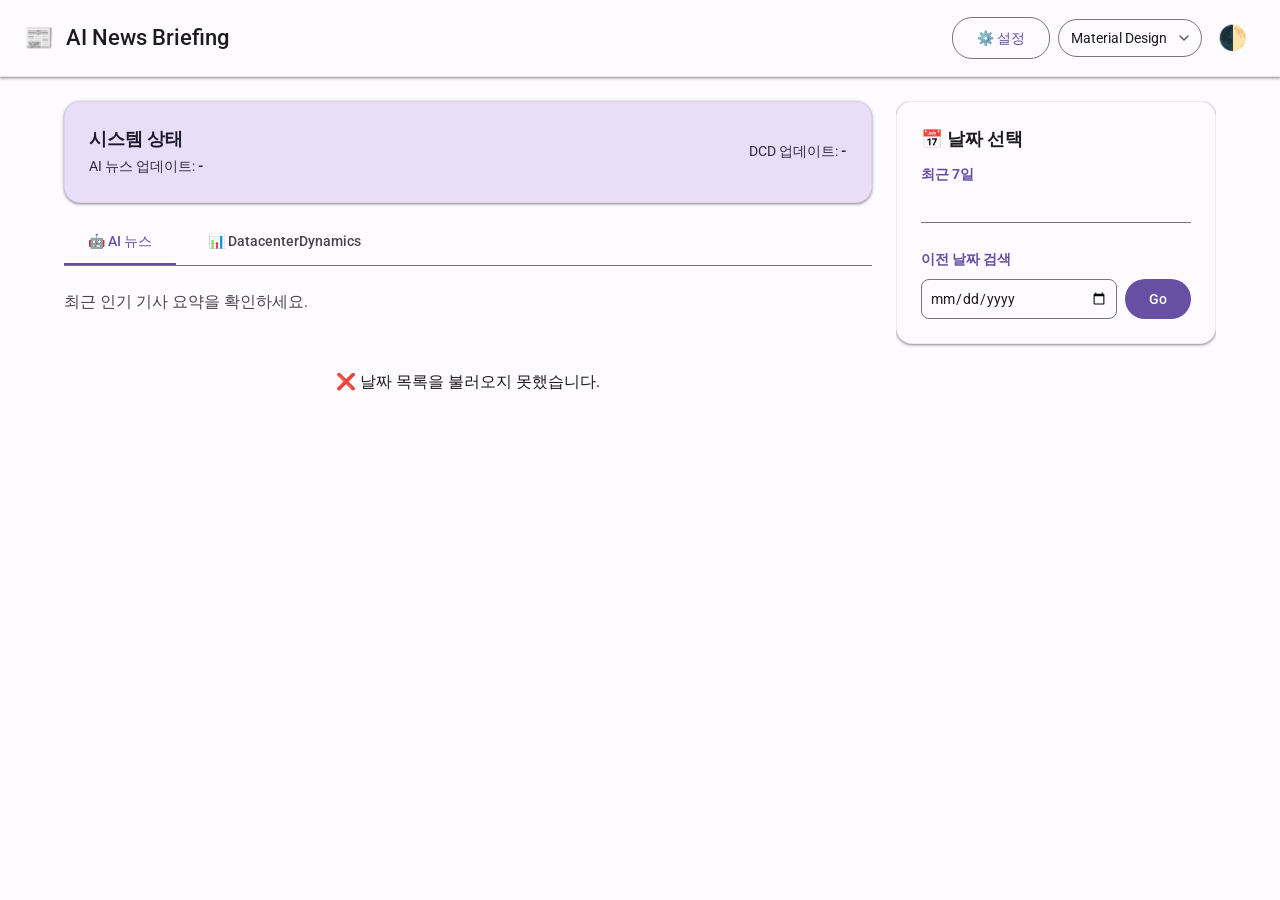
==== commit 188c6427: "feat: Add Glassmorphism design theme - Implement Glassmorphism design system with glass morphism eff" ====
--- a/static/index.html
+++ b/static/index.html
@@ -11,7 +11,7 @@
     <link rel="preconnect" href="https://fonts.gstatic.com" crossorigin>
     <link href="https://fonts.googleapis.com/css2?family=Roboto:wght@400;500;700&display=swap" rel="stylesheet">
     <!-- Custom CSS -->
-    <link rel="stylesheet" href="/static/css/style.css?v=3">
+    <link rel="stylesheet" href="/static/css/style.css?v=4">
 </head>
 
 <body>
@@ -25,6 +25,7 @@
             <select id="designSelect" class="design-select" aria-label="디자인 시스템 선택">
                 <option value="material">Material Design</option>
                 <option value="fluent">Fluent Design</option>
+                <option value="glass">Glassmorphism</option>
             </select>
             <button id="themeToggle" class="theme-toggle" aria-label="테마 변경">
                 🌓
--- a/static/css/style.css
+++ b/static/css/style.css
@@ -132,6 +132,219 @@
     --md-sys-color-surface-variant: #3B3A39;
     --md-sys-color-on-surface-variant: #C8C6C4;
     --md-sys-color-outline: #979593;
+}
+
+/* ============================= */
+/* Glassmorphism Design - Light Theme */
+/* ============================= */
+[data-design="glass"] {
+    --md-sys-color-primary: #667eea;
+    --md-sys-color-on-primary: #FFFFFF;
+    --md-sys-color-primary-container: rgba(102, 126, 234, 0.15);
+    --md-sys-color-on-primary-container: #667eea;
+
+    --md-sys-color-secondary: #764ba2;
+    --md-sys-color-on-secondary: #FFFFFF;
+    --md-sys-color-secondary-container: rgba(118, 75, 162, 0.15);
+    --md-sys-color-on-secondary-container: #764ba2;
+
+    --md-sys-color-tertiary: #f093fb;
+    --md-sys-color-on-tertiary: #FFFFFF;
+    --md-sys-color-tertiary-container: rgba(240, 147, 251, 0.15);
+    --md-sys-color-on-tertiary-container: #764ba2;
+
+    --md-sys-color-error: #ff6b6b;
+    --md-sys-color-on-error: #FFFFFF;
+    --md-sys-color-error-container: rgba(255, 107, 107, 0.15);
+    --md-sys-color-on-error-container: #ff6b6b;
+
+    /* Glassmorphism uses transparent/translucent backgrounds */
+    --md-sys-color-background: linear-gradient(135deg, #667eea 0%, #764ba2 100%);
+    --md-sys-color-on-background: #1a1a2e;
+    --md-sys-color-surface: rgba(255, 255, 255, 0.25);
+    --md-sys-color-on-surface: #1a1a2e;
+
+    --md-sys-color-surface-variant: rgba(255, 255, 255, 0.15);
+    --md-sys-color-on-surface-variant: #2d2d44;
+    --md-sys-color-outline: rgba(255, 255, 255, 0.3);
+
+    /* Glassmorphism specific properties */
+    --glass-blur: blur(10px);
+    --glass-border: 1px solid rgba(255, 255, 255, 0.18);
+    --glass-shadow: 0 8px 32px 0 rgba(31, 38, 135, 0.37);
+
+    /* Softer elevations with glass effect */
+    --md-sys-elevation-1: 0 8px 32px 0 rgba(31, 38, 135, 0.15);
+    --md-sys-elevation-2: 0 8px 32px 0 rgba(31, 38, 135, 0.25);
+    --md-sys-elevation-3: 0 8px 32px 0 rgba(31, 38, 135, 0.37);
+
+    /* Typography - modern sans-serif */
+    --md-sys-typescale-display-large: 400 57px/64px 'Roboto', sans-serif;
+    --md-sys-typescale-headline-large: 600 32px/40px 'Roboto', sans-serif;
+    --md-sys-typescale-headline-medium: 600 28px/36px 'Roboto', sans-serif;
+    --md-sys-typescale-title-large: 600 22px/28px 'Roboto', sans-serif;
+    --md-sys-typescale-body-large: 400 16px/24px 'Roboto', sans-serif;
+    --md-sys-typescale-body-medium: 400 14px/20px 'Roboto', sans-serif;
+    --md-sys-typescale-label-large: 600 14px/20px 'Roboto', sans-serif;
+
+    /* Rounded corners for glass effect */
+    --border-radius-lg: 20px;
+    --border-radius-md: 16px;
+    --border-radius-sm: 12px;
+}
+
+/* Glassmorphism-specific body background */
+[data-design="glass"] body {
+    background: linear-gradient(135deg, #667eea 0%, #764ba2 100%);
+    background-attachment: fixed;
+    min-height: 100vh;
+}
+
+/* Glass effect for cards and surfaces */
+[data-design="glass"] .card,
+[data-design="glass"] .app-bar,
+[data-design="glass"] .article-item {
+    background: rgba(255, 255, 255, 0.25);
+    backdrop-filter: blur(10px);
+    -webkit-backdrop-filter: blur(10px);
+    border: 1px solid rgba(255, 255, 255, 0.18);
+    box-shadow: 0 8px 32px 0 rgba(31, 38, 135, 0.37);
+}
+
+/* Stronger glass for status card */
+[data-design="glass"] .status-card {
+    background: rgba(255, 255, 255, 0.35);
+    backdrop-filter: blur(12px);
+    -webkit-backdrop-filter: blur(12px);
+}
+
+/* Glass buttons */
+[data-design="glass"] .btn-primary {
+    background: rgba(102, 126, 234, 0.8);
+    backdrop-filter: blur(8px);
+    -webkit-backdrop-filter: blur(8px);
+    border: 1px solid rgba(255, 255, 255, 0.3);
+}
+
+[data-design="glass"] .btn-primary:hover {
+    background: rgba(102, 126, 234, 0.9);
+    box-shadow: 0 8px 16px 0 rgba(102, 126, 234, 0.4);
+}
+
+[data-design="glass"] .btn-secondary {
+    background: rgba(118, 75, 162, 0.8);
+    backdrop-filter: blur(8px);
+    -webkit-backdrop-filter: blur(8px);
+    border: 1px solid rgba(255, 255, 255, 0.3);
+}
+
+[data-design="glass"] .btn-outlined {
+    background: rgba(255, 255, 255, 0.15);
+    backdrop-filter: blur(8px);
+    -webkit-backdrop-filter: blur(8px);
+    border: 1px solid rgba(255, 255, 255, 0.3);
+    color: var(--md-sys-color-on-surface);
+}
+
+/* Glass input fields */
+[data-design="glass"] .text-field,
+[data-design="glass"] .select-field,
+[data-design="glass"] .design-select,
+[data-design="glass"] .date-input {
+    background: rgba(255, 255, 255, 0.2);
+    backdrop-filter: blur(8px);
+    -webkit-backdrop-filter: blur(8px);
+    border: 1px solid rgba(255, 255, 255, 0.3);
+}
+
+/* ============================= */
+/* Glassmorphism Design - Dark Theme */
+/* ============================= */
+[data-design="glass"][data-theme="dark"] {
+    --md-sys-color-primary: #a78bfa;
+    --md-sys-color-on-primary: #1a1a2e;
+    --md-sys-color-primary-container: rgba(167, 139, 250, 0.15);
+    --md-sys-color-on-primary-container: #c4b5fd;
+
+    --md-sys-color-secondary: #c084fc;
+    --md-sys-color-on-secondary: #1a1a2e;
+    --md-sys-color-secondary-container: rgba(192, 132, 252, 0.15);
+    --md-sys-color-on-secondary-container: #e9d5ff;
+
+    --md-sys-color-tertiary: #f0abfc;
+    --md-sys-color-on-tertiary: #1a1a2e;
+    --md-sys-color-tertiary-container: rgba(240, 171, 252, 0.15);
+    --md-sys-color-on-tertiary-container: #fae8ff;
+
+    --md-sys-color-error: #fca5a5;
+    --md-sys-color-on-error: #1a1a2e;
+    --md-sys-color-error-container: rgba(252, 165, 165, 0.15);
+    --md-sys-color-on-error-container: #fee2e2;
+
+    --md-sys-color-background: linear-gradient(135deg, #1a1a2e 0%, #16213e 100%);
+    --md-sys-color-on-background: #e5e7eb;
+    --md-sys-color-surface: rgba(30, 30, 46, 0.4);
+    --md-sys-color-on-surface: #e5e7eb;
+
+    --md-sys-color-surface-variant: rgba(30, 30, 46, 0.3);
+    --md-sys-color-on-surface-variant: #d1d5db;
+    --md-sys-color-outline: rgba(255, 255, 255, 0.2);
+
+    --glass-border: 1px solid rgba(255, 255, 255, 0.1);
+    --glass-shadow: 0 8px 32px 0 rgba(0, 0, 0, 0.5);
+
+    --md-sys-elevation-1: 0 8px 32px 0 rgba(0, 0, 0, 0.3);
+    --md-sys-elevation-2: 0 8px 32px 0 rgba(0, 0, 0, 0.4);
+    --md-sys-elevation-3: 0 8px 32px 0 rgba(0, 0, 0, 0.5);
+}
+
+[data-design="glass"][data-theme="dark"] body {
+    background: linear-gradient(135deg, #1a1a2e 0%, #16213e 100%);
+    background-attachment: fixed;
+}
+
+[data-design="glass"][data-theme="dark"] .card,
+[data-design="glass"][data-theme="dark"] .app-bar,
+[data-design="glass"][data-theme="dark"] .article-item {
+    background: rgba(30, 30, 46, 0.4);
+    backdrop-filter: blur(10px);
+    -webkit-backdrop-filter: blur(10px);
+    border: 1px solid rgba(255, 255, 255, 0.1);
+    box-shadow: 0 8px 32px 0 rgba(0, 0, 0, 0.5);
+}
+
+[data-design="glass"][data-theme="dark"] .status-card {
+    background: rgba(167, 139, 250, 0.2);
+    backdrop-filter: blur(12px);
+    -webkit-backdrop-filter: blur(12px);
+}
+
+[data-design="glass"][data-theme="dark"] .btn-primary {
+    background: rgba(167, 139, 250, 0.6);
+    border: 1px solid rgba(255, 255, 255, 0.2);
+}
+
+[data-design="glass"][data-theme="dark"] .btn-primary:hover {
+    background: rgba(167, 139, 250, 0.8);
+}
+
+[data-design="glass"][data-theme="dark"] .btn-secondary {
+    background: rgba(192, 132, 252, 0.6);
+    border: 1px solid rgba(255, 255, 255, 0.2);
+}
+
+[data-design="glass"][data-theme="dark"] .btn-outlined {
+    background: rgba(255, 255, 255, 0.1);
+    border: 1px solid rgba(255, 255, 255, 0.2);
+}
+
+[data-design="glass"][data-theme="dark"] .text-field,
+[data-design="glass"][data-theme="dark"] .select-field,
+[data-design="glass"][data-theme="dark"] .design-select,
+[data-design="glass"][data-theme="dark"] .date-input {
+    background: rgba(30, 30, 46, 0.4);
+    border: 1px solid rgba(255, 255, 255, 0.2);
+    color: var(--md-sys-color-on-surface);
 }
 
 /* Dark Theme */
